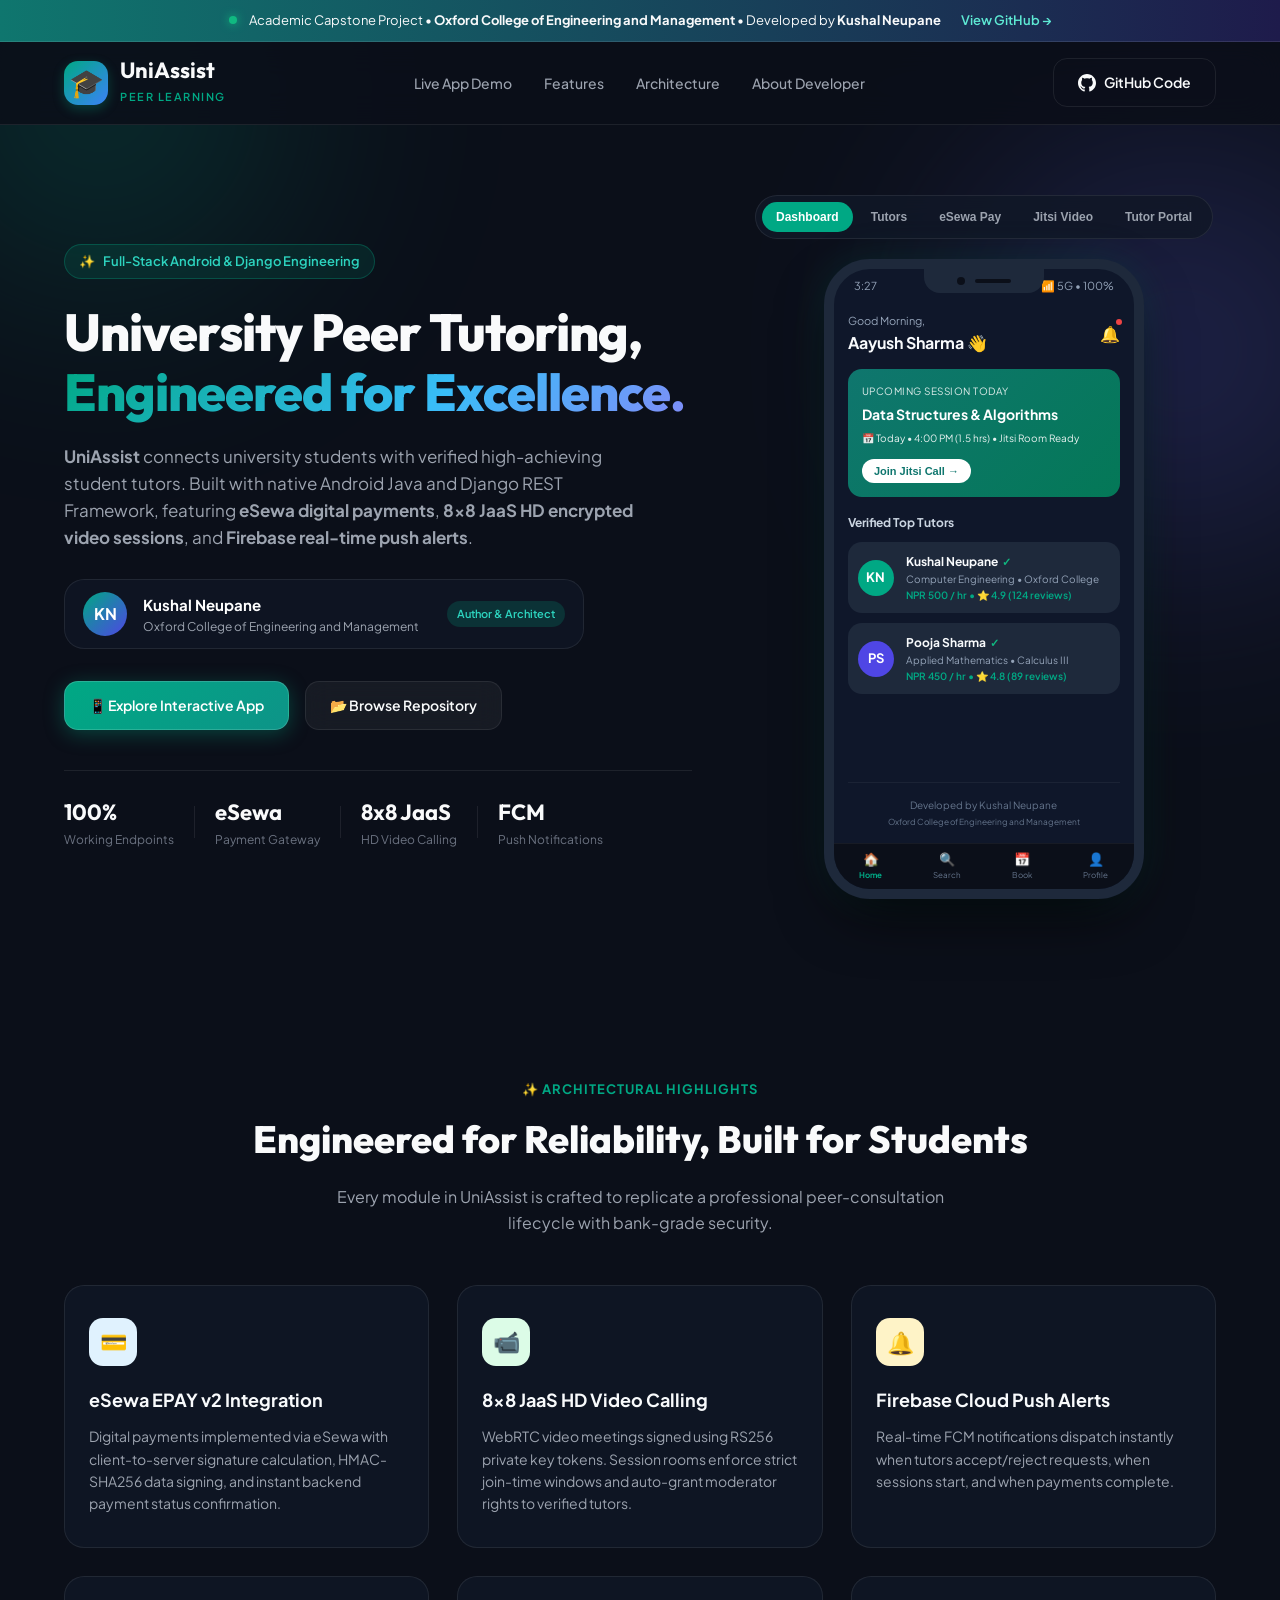
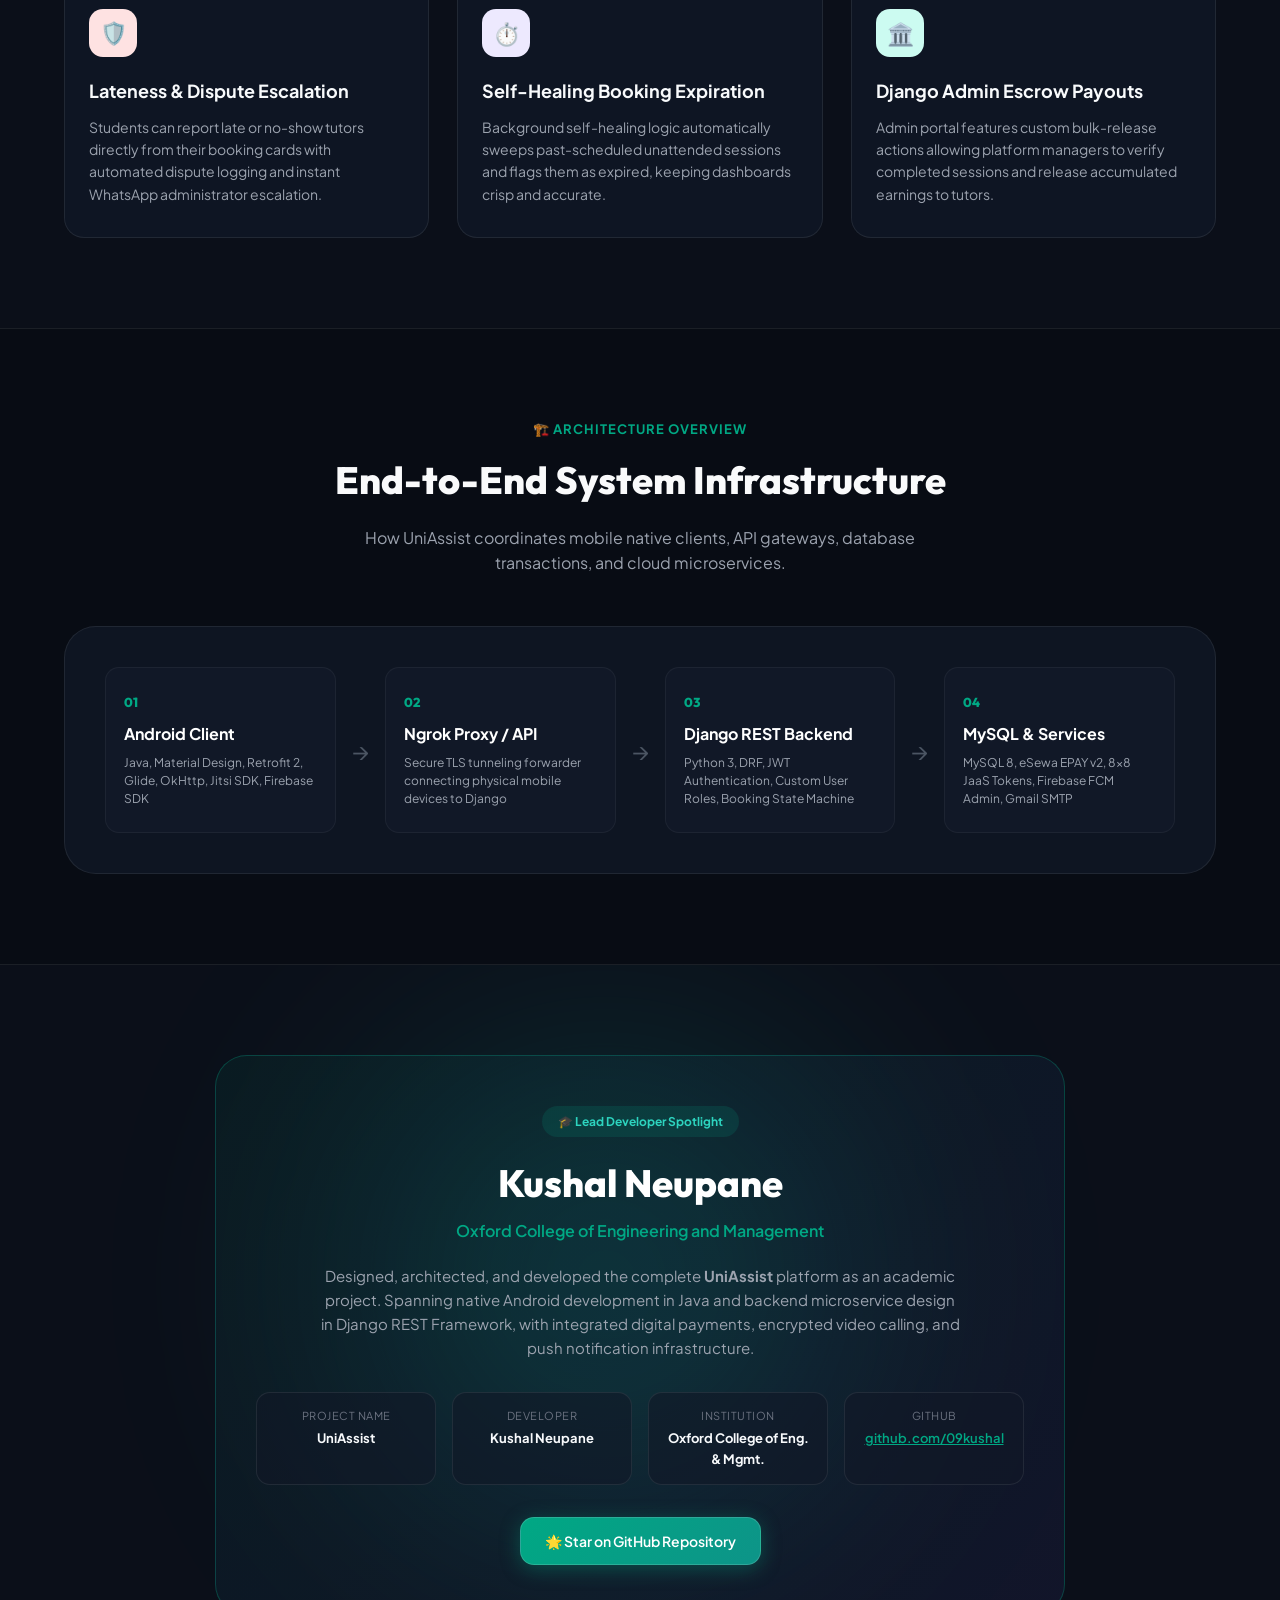
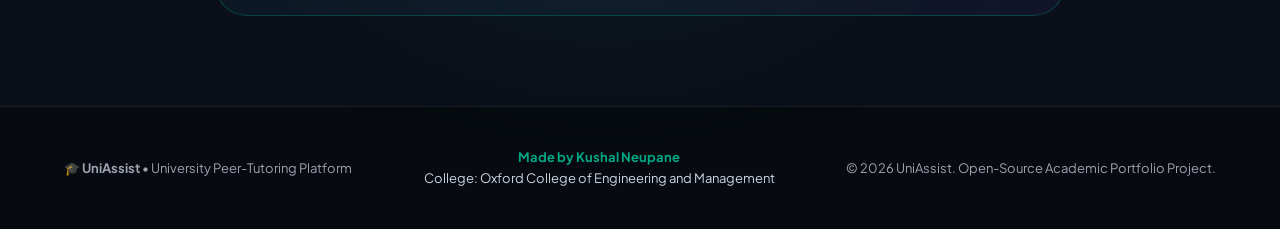
==== index.html @ cc8ade43 "Deploy interactive UniAssist web showcase and simulator to GitHub Pages" ====
<!DOCTYPE html>
<html lang="en">
<head>
    <meta charset="UTF-8">
    <meta name="viewport" content="width=device-width, initial-scale=1.0">
    <title>UniAssist 🎓 | University Peer-Tutoring Platform by Kushal Neupane</title>
    <meta name="description" content="UniAssist is an on-demand peer-tutoring platform with eSewa payments, 8x8 JaaS encrypted video calls, and Firebase push notifications. Developed by Kushal Neupane, Oxford College of Engineering and Management.">
    <link rel="preconnect" href="https://fonts.googleapis.com">
    <link rel="preconnect" href="https://fonts.gstatic.com" crossorigin>
    <link href="https://fonts.googleapis.com/css2?family=Outfit:wght@300;400;500;600;700;800&family=Plus+Jakarta+Sans:wght@400;500;600;700&display=swap" rel="stylesheet">
    <link rel="stylesheet" href="style.css">
</head>
<body>

    <!-- BACKGROUND GLOW EFFECTS -->
    <div class="glow-orb glow-top-left"></div>
    <div class="glow-orb glow-top-right"></div>
    <div class="glow-orb glow-bottom-center"></div>

    <!-- TOP ANNOUNCEMENT BAR -->
    <div class="top-banner">
        <div class="container banner-content">
            <span class="pulse-dot"></span>
            <span>Academic Capstone Project &bull; <strong>Oxford College of Engineering and Management</strong> &bull; Developed by <strong>Kushal Neupane</strong></span>
            <a href="https://github.com/09kushal/UniAssist" target="_blank" class="banner-link">View GitHub &rarr;</a>
        </div>
    </div>

    <!-- NAVBAR -->
    <nav class="navbar">
        <div class="container nav-container">
            <div class="logo">
                <div class="logo-icon">🎓</div>
                <div class="logo-text">
                    <span class="brand-name">UniAssist</span>
                    <span class="brand-tag">Peer Learning</span>
                </div>
            </div>
            <ul class="nav-links">
                <li><a href="#simulator">Live App Demo</a></li>
                <li><a href="#features">Features</a></li>
                <li><a href="#architecture">Architecture</a></li>
                <li><a href="#about">About Developer</a></li>
            </ul>
            <div class="nav-actions">
                <a href="https://github.com/09kushal/UniAssist" target="_blank" class="btn btn-outline">
                    <svg width="18" height="18" viewBox="0 0 24 24" fill="currentColor"><path d="M12 0c-6.626 0-12 5.373-12 12 0 5.302 3.438 9.8 8.207 11.387.599.111.793-.261.793-.577v-2.234c-3.338.726-4.033-1.416-4.033-1.416-.546-1.387-1.333-1.756-1.333-1.756-1.089-.745.083-.729.083-.729 1.205.084 1.839 1.237 1.839 1.237 1.07 1.834 2.807 1.304 3.492.997.107-.775.418-1.305.762-1.604-2.665-.305-5.467-1.334-5.467-5.931 0-1.311.469-2.381 1.236-3.221-.124-.303-.535-1.524.117-3.176 0 0 1.008-.322 3.301 1.23.957-.266 1.983-.399 3.003-.404 1.02.005 2.047.138 3.006.404 2.291-1.552 3.297-1.23 3.297-1.23.653 1.653.242 2.874.118 3.176.77.84 1.235 1.911 1.235 3.221 0 4.609-2.807 5.624-5.479 5.921.43.372.823 1.102.823 2.222v3.293c0 .319.192.694.801.576 4.765-1.589 8.199-6.086 8.199-11.386 0-6.627-5.373-12-12-12z"/></svg>
                    GitHub Code
                </a>
            </div>
        </div>
    </nav>

    <!-- HERO SECTION -->
    <header class="hero">
        <div class="container hero-grid">
            <div class="hero-content">
                <div class="badge-tag">
                    <span class="sparkle">✨</span> Full-Stack Android &amp; Django Engineering
                </div>
                <h1 class="hero-title">
                    University Peer Tutoring, <br>
                    <span class="gradient-text">Engineered for Excellence.</span>
                </h1>
                <p class="hero-description">
                    <strong>UniAssist</strong> connects university students with verified high-achieving student tutors. Built with native Android Java and Django REST Framework, featuring <strong>eSewa digital payments</strong>, <strong>8x8 JaaS HD encrypted video sessions</strong>, and <strong>Firebase real-time push alerts</strong>.
                </p>

                <!-- DEVELOPER HIGHLIGHT PILL -->
                <div class="creator-card">
                    <div class="creator-avatar">KN</div>
                    <div class="creator-info">
                        <span class="creator-name">Kushal Neupane</span>
                        <span class="creator-inst">Oxford College of Engineering and Management</span>
                    </div>
                    <span class="creator-tag">Author &amp; Architect</span>
                </div>

                <div class="hero-buttons">
                    <a href="#simulator" class="btn btn-primary">
                        <span>📱 Explore Interactive App</span>
                    </a>
                    <a href="https://github.com/09kushal/UniAssist" target="_blank" class="btn btn-glass">
                        <span>📂 Browse Repository</span>
                    </a>
                </div>

                <div class="hero-stats">
                    <div class="stat-item">
                        <span class="stat-num">100%</span>
                        <span class="stat-lbl">Working Endpoints</span>
                    </div>
                    <div class="stat-sep"></div>
                    <div class="stat-item">
                        <span class="stat-num">eSewa</span>
                        <span class="stat-lbl">Payment Gateway</span>
                    </div>
                    <div class="stat-sep"></div>
                    <div class="stat-item">
                        <span class="stat-num">8x8 JaaS</span>
                        <span class="stat-lbl">HD Video Calling</span>
                    </div>
                    <div class="stat-sep"></div>
                    <div class="stat-item">
                        <span class="stat-num">FCM</span>
                        <span class="stat-lbl">Push Notifications</span>
                    </div>
                </div>
            </div>

            <!-- HERO PREVIEW INTERACTIVE PHONE -->
            <div class="hero-phone-wrapper" id="simulator">
                <div class="phone-tabs-bar">
                    <button class="tab-btn active" onclick="switchScreen('dashboard')">Dashboard</button>
                    <button class="tab-btn" onclick="switchScreen('tutors')">Tutors</button>
                    <button class="tab-btn" onclick="switchScreen('payment')">eSewa Pay</button>
                    <button class="tab-btn" onclick="switchScreen('video')">Jitsi Video</button>
                    <button class="tab-btn" onclick="switchScreen('tutor-dash')">Tutor Portal</button>
                </div>

                <!-- PHONE DEVICE MOCKUP -->
                <div class="device-phone">
                    <div class="phone-notch">
                        <div class="camera-lens"></div>
                        <div class="speaker-grill"></div>
                    </div>
                    <div class="phone-status-bar">
                        <span class="status-time">9:41</span>
                        <span class="status-icons">📶 5G &bull; 100%</span>
                    </div>

                    <!-- SCREEN 1: STUDENT DASHBOARD -->
                    <div class="screen-view active" id="screen-dashboard">
                        <div class="screen-header">
                            <div>
                                <div class="greeting-sub">Good Morning,</div>
                                <div class="student-title">Aayush Sharma 👋</div>
                            </div>
                            <div class="notif-badge">🔔 <span class="badge-dot"></span></div>
                        </div>

                        <div class="quick-balance-card">
                            <div class="balance-label">Upcoming Session Today</div>
                            <div class="balance-amount">Data Structures &amp; Algorithms</div>
                            <div class="session-meta">📅 Today &bull; 4:00 PM (1.5 hrs) &bull; Jitsi Room Ready</div>
                            <button class="action-pill-btn" onclick="switchScreen('video')">Join Jitsi Call &rarr;</button>
                        </div>

                        <div class="section-title">Verified Top Tutors</div>
                        <div class="tutor-card-mini">
                            <div class="tutor-avatar-circle">KN</div>
                            <div class="tutor-details">
                                <div class="tutor-name-verified">Kushal Neupane <span class="check-badge">✓</span></div>
                                <div class="tutor-subject">Computer Engineering &bull; Oxford College</div>
                                <div class="tutor-rate">NPR 500 / hr &bull; ⭐ 4.9 (124 reviews)</div>
                            </div>
                        </div>

                        <div class="tutor-card-mini">
                            <div class="tutor-avatar-circle" style="background:#4F46E5;">PS</div>
                            <div class="tutor-details">
                                <div class="tutor-name-verified">Pooja Sharma <span class="check-badge">✓</span></div>
                                <div class="tutor-subject">Applied Mathematics &bull; Calculus III</div>
                                <div class="tutor-rate">NPR 450 / hr &bull; ⭐ 4.8 (89 reviews)</div>
                            </div>
                        </div>

                        <div class="app-credit-footer">
                            Developed by Kushal Neupane<br>
                            <small>Oxford College of Engineering and Management</small>
                        </div>
                    </div>

                    <!-- SCREEN 2: TUTOR DISCOVERY -->
                    <div class="screen-view" id="screen-tutors">
                        <div class="screen-header">
                            <div class="student-title">Find a Peer Tutor 🔍</div>
                            <div class="filter-icon">⚙️</div>
                        </div>

                        <div class="search-input-sim">
                            <span>🔍</span> Search subjects: Python, DBMS, OS...
                        </div>

                        <div class="chip-scroll">
                            <span class="filter-chip active">All</span>
                            <span class="filter-chip">Algorithms</span>
                            <span class="filter-chip">Database</span>
                            <span class="filter-chip">Networks</span>
                        </div>

                        <div class="tutor-listing-card">
                            <div class="tutor-top-row">
                                <div class="tutor-avatar-circle">KN</div>
                                <div>
                                    <div class="tutor-name-verified">Kushal Neupane <span class="check-badge">✓</span></div>
                                    <div class="tutor-sub-text">B.E. Computer &bull; Oxford College</div>
                                </div>
                                <div class="price-tag">NPR 500/hr</div>
                            </div>
                            <div class="chip-row">
                                <span class="mini-tag">Java</span>
                                <span class="mini-tag">Python</span>
                                <span class="mini-tag">Django</span>
                            </div>
                            <button class="btn-book-full" onclick="switchScreen('payment')">Book Consultation &rarr;</button>
                        </div>

                        <div class="app-credit-footer">
                            Developed by Kushal Neupane<br>
                            <small>Oxford College of Engineering and Management</small>
                        </div>
                    </div>

                    <!-- SCREEN 3: ESEWA PAYMENT -->
                    <div class="screen-view" id="screen-payment">
                        <div class="screen-header">
                            <div class="student-title">Session Checkout 💳</div>
                        </div>

                        <div class="checkout-box">
                            <div class="checkout-row">
                                <span>Subject</span>
                                <strong>System Architecture &amp; OOP</strong>
                            </div>
                            <div class="checkout-row">
                                <span>Tutor</span>
                                <strong>Kushal Neupane</strong>
                            </div>
                            <div class="checkout-row">
                                <span>Scheduled Time</span>
                                <strong>Tomorrow, 5:00 PM (1 hr)</strong>
                            </div>
                            <div class="checkout-divider"></div>
                            <div class="checkout-row total-row">
                                <span>Total Amount (NPR)</span>
                                <span class="price-highlight">NPR 500.00</span>
                            </div>
                        </div>

                        <div class="esewa-payment-banner">
                            <div class="esewa-logo-badge">eSewa</div>
                            <div>
                                <div class="esewa-title">eSewa EPAY v2 Secure Gateway</div>
                                <div class="esewa-sub">HMAC-SHA256 Encrypted Signature</div>
                            </div>
                        </div>

                        <button class="btn-esewa-pay" onclick="simulatePaymentSuccess()">
                            <span>Pay with eSewa (NPR 500)</span>
                        </button>
                        <div id="payment-status-message" class="status-alert" style="display:none;"></div>

                        <div class="app-credit-footer">
                            Developed by Kushal Neupane<br>
                            <small>Oxford College of Engineering and Management</small>
                        </div>
                    </div>

                    <!-- SCREEN 4: JITSI VIDEO MEETING -->
                    <div class="screen-view" id="screen-video">
                        <div class="video-container-sim">
                            <div class="video-participant tutor-cam">
                                <div class="participant-name">👨‍🏫 Kushal Neupane (Tutor)</div>
                                <div class="jaas-badge">🔒 8x8 JaaS Encrypted (RS256)</div>
                            </div>
                            <div class="video-participant self-cam">
                                <div class="participant-name">You (Student)</div>
                            </div>
                        </div>

                        <div class="video-controls-bar">
                            <button class="v-btn mic-btn">🎤</button>
                            <button class="v-btn cam-btn">📹</button>
                            <button class="v-btn chat-btn">💬</button>
                            <button class="v-btn end-btn" onclick="switchScreen('dashboard')">📞</button>
                        </div>
                        <div class="video-meta-tag">Room: uniassist-session-8249 &bull; Live HD</div>

                        <div class="app-credit-footer" style="margin-top:12px;">
                            Developed by Kushal Neupane<br>
                            <small>Oxford College of Engineering and Management</small>
                        </div>
                    </div>

                    <!-- SCREEN 5: TUTOR DASHBOARD -->
                    <div class="screen-view" id="screen-tutor-dash">
                        <div class="screen-header">
                            <div>
                                <div class="greeting-sub">Tutor Portal</div>
                                <div class="student-title">Kushal Neupane 🎓</div>
                            </div>
                            <span class="status-verified-badge">VERIFIED TUTOR</span>
                        </div>

                        <div class="earnings-card">
                            <div class="earnings-label">Total Completed Earnings</div>
                            <div class="earnings-amount">NPR 14,500.00</div>
                            <div class="earnings-sub">29 Sessions Completed &bull; 4.9 Rating</div>
                            <button class="action-pill-btn" style="background:#059669;">Request Payout &rarr;</button>
                        </div>

                        <div class="section-title">Pending Booking Requests</div>
                        <div class="request-card-mini">
                            <div class="req-title">Bikash Shrestha &bull; Calculus II</div>
                            <div class="req-time">📅 Sep 15, 6:00 PM (1.5 hrs) &bull; NPR 750</div>
                            <div class="btn-group-mini">
                                <button class="btn-accept">Accept</button>
                                <button class="btn-reject">Decline</button>
                            </div>
                        </div>

                        <div class="app-credit-footer">
                            Developed by Kushal Neupane<br>
                            <small>Oxford College of Engineering and Management</small>
                        </div>
                    </div>

                    <!-- PHONE BOTTOM NAVIGATION -->
                    <div class="phone-bottom-nav">
                        <span class="nav-item-icon active" onclick="switchScreen('dashboard')">🏠<br><small>Home</small></span>
                        <span class="nav-item-icon" onclick="switchScreen('tutors')">🔍<br><small>Search</small></span>
                        <span class="nav-item-icon" onclick="switchScreen('payment')">📅<br><small>Book</small></span>
                        <span class="nav-item-icon" onclick="switchScreen('tutor-dash')">👤<br><small>Profile</small></span>
                    </div>
                </div>
            </div>
        </div>
    </header>

    <!-- CORE FEATURES SECTION -->
    <section class="section" id="features">
        <div class="container">
            <div class="section-badge">✨ Architectural Highlights</div>
            <h2 class="section-heading">Engineered for Reliability, Built for Students</h2>
            <p class="section-subtext">Every module in UniAssist is crafted to replicate a professional peer-consultation lifecycle with bank-grade security.</p>

            <div class="features-grid">
                <div class="feature-card">
                    <div class="feature-icon" style="background:#E0F2FE; color:#0284C7;">💳</div>
                    <h3>eSewa EPAY v2 Integration</h3>
                    <p>Digital payments implemented via eSewa with client-to-server signature calculation, HMAC-SHA256 data signing, and instant backend payment status confirmation.</p>
                </div>

                <div class="feature-card">
                    <div class="feature-icon" style="background:#DCFCE7; color:#16A34A;">📹</div>
                    <h3>8x8 JaaS HD Video Calling</h3>
                    <p>WebRTC video meetings signed using RS256 private key tokens. Session rooms enforce strict join-time windows and auto-grant moderator rights to verified tutors.</p>
                </div>

                <div class="feature-card">
                    <div class="feature-icon" style="background:#FEF3C7; color:#D97706;">🔔</div>
                    <h3>Firebase Cloud Push Alerts</h3>
                    <p>Real-time FCM notifications dispatch instantly when tutors accept/reject requests, when sessions start, and when payments complete.</p>
                </div>

                <div class="feature-card">
                    <div class="feature-icon" style="background:#FEE2E2; color:#DC2626;">🛡️</div>
                    <h3>Lateness &amp; Dispute Escalation</h3>
                    <p>Students can report late or no-show tutors directly from their booking cards with automated dispute logging and instant WhatsApp administrator escalation.</p>
                </div>

                <div class="feature-card">
                    <div class="feature-icon" style="background:#EDE9FE; color:#7C3AED;">⏱️</div>
                    <h3>Self-Healing Booking Expiration</h3>
                    <p>Background self-healing logic automatically sweeps past-scheduled unattended sessions and flags them as expired, keeping dashboards crisp and accurate.</p>
                </div>

                <div class="feature-card">
                    <div class="feature-icon" style="background:#CCFBF1; color:#0D9488;">🏛️</div>
                    <h3>Django Admin Escrow Payouts</h3>
                    <p>Admin portal features custom bulk-release actions allowing platform managers to verify completed sessions and release accumulated earnings to tutors.</p>
                </div>
            </div>
        </div>
    </section>

    <!-- SYSTEM ARCHITECTURE DIAGRAM -->
    <section class="section section-dark" id="architecture">
        <div class="container">
            <div class="section-badge">🏗️ Architecture Overview</div>
            <h2 class="section-heading">End-to-End System Infrastructure</h2>
            <p class="section-subtext">How UniAssist coordinates mobile native clients, API gateways, database transactions, and cloud microservices.</p>

            <div class="arch-box">
                <div class="arch-flow-grid">
                    <div class="arch-card">
                        <div class="arch-num">01</div>
                        <h4>Android Client</h4>
                        <p>Java, Material Design, Retrofit 2, Glide, OkHttp, Jitsi SDK, Firebase SDK</p>
                    </div>
                    <div class="arch-arrow">&rarr;</div>
                    <div class="arch-card">
                        <div class="arch-num">02</div>
                        <h4>Ngrok Proxy / API</h4>
                        <p>Secure TLS tunneling forwarder connecting physical mobile devices to Django</p>
                    </div>
                    <div class="arch-arrow">&rarr;</div>
                    <div class="arch-card">
                        <div class="arch-num">03</div>
                        <h4>Django REST Backend</h4>
                        <p>Python 3, DRF, JWT Authentication, Custom User Roles, Booking State Machine</p>
                    </div>
                    <div class="arch-arrow">&rarr;</div>
                    <div class="arch-card">
                        <div class="arch-num">04</div>
                        <h4>MySQL &amp; Services</h4>
                        <p>MySQL 8, eSewa EPAY v2, 8x8 JaaS Tokens, Firebase FCM Admin, Gmail SMTP</p>
                    </div>
                </div>
            </div>
        </div>
    </section>

    <!-- ABOUT DEVELOPER / CREDITS CARD -->
    <section class="section" id="about">
        <div class="container">
            <div class="developer-spotlight">
                <div class="dev-badge">🎓 Lead Developer Spotlight</div>
                <h2 class="dev-name">Kushal Neupane</h2>
                <div class="dev-institution">Oxford College of Engineering and Management</div>
                <p class="dev-bio">
                    Designed, architected, and developed the complete <strong>UniAssist</strong> platform as an academic project. Spanning native Android development in Java and backend microservice design in Django REST Framework, with integrated digital payments, encrypted video calling, and push notification infrastructure.
                </p>

                <div class="dev-meta-grid">
                    <div class="dev-meta-card">
                        <span class="meta-title">Project Name</span>
                        <span class="meta-val">UniAssist</span>
                    </div>
                    <div class="dev-meta-card">
                        <span class="meta-title">Developer</span>
                        <span class="meta-val">Kushal Neupane</span>
                    </div>
                    <div class="dev-meta-card">
                        <span class="meta-title">Institution</span>
                        <span class="meta-val">Oxford College of Eng. &amp; Mgmt.</span>
                    </div>
                    <div class="dev-meta-card">
                        <span class="meta-title">GitHub</span>
                        <span class="meta-val"><a href="https://github.com/09kushal/UniAssist" target="_blank" style="color:#00A884; font-weight:600;">github.com/09kushal</a></span>
                    </div>
                </div>

                <div style="margin-top: 32px;">
                    <a href="https://github.com/09kushal/UniAssist" target="_blank" class="btn btn-primary">
                        <span>🌟 Star on GitHub Repository</span>
                    </a>
                </div>
            </div>
        </div>
    </section>

    <!-- FOOTER -->
    <footer class="footer">
        <div class="container footer-content">
            <div class="footer-logo">
                🎓 <strong>UniAssist</strong> &bull; University Peer-Tutoring Platform
            </div>
            <div class="footer-credit">
                <strong>Made by Kushal Neupane</strong><br>
                <span>College: Oxford College of Engineering and Management</span>
            </div>
            <div class="footer-copy">
                &copy; 2026 UniAssist. Open-Source Academic Portfolio Project.
            </div>
        </div>
    </footer>

    <script src="app.js"></script>
</body>
</html>
---- style.css ----
/* ==========================================================================
   UniAssist Showcase - Crafted for Kushal Neupane
   Oxford College of Engineering and Management
   ========================================================================== */

:root {
    --bg-main: #0B0F19;
    --bg-secondary: #111827;
    --bg-card: rgba(17, 24, 39, 0.75);
    --border-color: rgba(255, 255, 255, 0.08);
    --border-hover: rgba(0, 168, 132, 0.35);
    
    --primary: #00A884;
    --primary-light: #14B8A6;
    --primary-dark: #0F766E;
    
    --text-main: #F9FAFB;
    --text-muted: #9CA3AF;
    --text-dim: #6B7280;
    
    --accent-purple: #8B5CF6;
    --accent-blue: #3B82F6;
    
    --radius-sm: 8px;
    --radius-md: 14px;
    --radius-lg: 20px;
    --radius-xl: 32px;
}

* {
    margin: 0;
    padding: 0;
    box-sizing: border-box;
}

body {
    font-family: 'Plus Jakarta Sans', -apple-system, BlinkMacSystemFont, sans-serif;
    background-color: var(--bg-main);
    color: var(--text-main);
    line-height: 1.6;
    overflow-x: hidden;
    position: relative;
}

.container {
    width: 100%;
    max-width: 1200px;
    margin: 0 auto;
    padding: 0 24px;
}

/* ================= BACKGROUND GLOWS ================= */
.glow-orb {
    position: absolute;
    border-radius: 50%;
    filter: blur(120px);
    pointer-events: none;
    z-index: 0;
    opacity: 0.35;
}

.glow-top-left {
    width: 500px;
    height: 500px;
    background: radial-gradient(circle, #00A884 0%, transparent 70%);
    top: -150px;
    left: -150px;
}

.glow-top-right {
    width: 600px;
    height: 600px;
    background: radial-gradient(circle, #6366F1 0%, transparent 70%);
    top: 50px;
    right: -200px;
}

.glow-bottom-center {
    width: 700px;
    height: 700px;
    background: radial-gradient(circle, #0D9488 0%, transparent 70%);
    bottom: 200px;
    left: 20%;
}

/* ================= TOP BANNER ================= */
.top-banner {
    background: linear-gradient(90deg, #0F766E, #1E1B4B);
    padding: 10px 0;
    font-size: 13px;
    border-bottom: 1px solid rgba(255, 255, 255, 0.1);
    position: relative;
    z-index: 50;
}

.banner-content {
    display: flex;
    align-items: center;
    justify-content: center;
    gap: 12px;
    text-align: center;
}

.pulse-dot {
    width: 8px;
    height: 8px;
    background-color: #10B981;
    border-radius: 50%;
    box-shadow: 0 0 10px #10B981;
    animation: pulse 2s infinite;
}

@keyframes pulse {
    0%, 100% { opacity: 1; transform: scale(1); }
    50% { opacity: 0.4; transform: scale(1.3); }
}

.banner-link {
    color: #5EEAD4;
    text-decoration: none;
    font-weight: 600;
    margin-left: 8px;
}

.banner-link:hover {
    text-decoration: underline;
}

/* ================= NAVBAR ================= */
.navbar {
    position: sticky;
    top: 0;
    background: rgba(11, 15, 25, 0.85);
    backdrop-filter: blur(16px);
    border-bottom: 1px solid var(--border-color);
    padding: 16px 0;
    z-index: 100;
}

.nav-container {
    display: flex;
    align-items: center;
    justify-content: space-between;
}

.logo {
    display: flex;
    align-items: center;
    gap: 12px;
}

.logo-icon {
    font-size: 28px;
    background: linear-gradient(135deg, #00A884, #3B82F6);
    width: 44px;
    height: 44px;
    display: flex;
    align-items: center;
    justify-content: center;
    border-radius: var(--radius-md);
    box-shadow: 0 4px 12px rgba(0, 168, 132, 0.3);
}

.brand-name {
    font-family: 'Outfit', sans-serif;
    font-size: 22px;
    font-weight: 700;
    display: block;
    line-height: 1.1;
    color: var(--text-main);
}

.brand-tag {
    font-size: 11px;
    text-transform: uppercase;
    letter-spacing: 1.5px;
    color: var(--primary);
    font-weight: 600;
}

.nav-links {
    display: flex;
    list-style: none;
    gap: 32px;
}

.nav-links a {
    color: var(--text-muted);
    text-decoration: none;
    font-size: 14px;
    font-weight: 500;
    transition: color 0.2s ease;
}

.nav-links a:hover {
    color: var(--primary);
}

/* ================= BUTTONS ================= */
.btn {
    display: inline-flex;
    align-items: center;
    gap: 8px;
    padding: 12px 24px;
    border-radius: var(--radius-md);
    font-size: 14px;
    font-weight: 600;
    text-decoration: none;
    cursor: pointer;
    transition: all 0.25s cubic-bezier(0.4, 0, 0.2, 1);
}

.btn-primary {
    background: linear-gradient(135deg, #00A884, #0D9488);
    color: #FFFFFF;
    box-shadow: 0 4px 20px rgba(0, 168, 132, 0.35);
    border: 1px solid rgba(255, 255, 255, 0.15);
}

.btn-primary:hover {
    transform: translateY(-2px);
    box-shadow: 0 8px 25px rgba(0, 168, 132, 0.45);
}

.btn-outline {
    background: transparent;
    color: var(--text-main);
    border: 1px solid var(--border-color);
}

.btn-outline:hover {
    background: rgba(255, 255, 255, 0.05);
    border-color: var(--primary);
    color: var(--primary);
}

.btn-glass {
    background: rgba(255, 255, 255, 0.05);
    backdrop-filter: blur(12px);
    border: 1px solid var(--border-color);
    color: var(--text-main);
}

.btn-glass:hover {
    background: rgba(255, 255, 255, 0.1);
    transform: translateY(-2px);
}

/* ================= HERO SECTION ================= */
.hero {
    padding: 70px 0 90px;
    position: relative;
    z-index: 10;
}

.hero-grid {
    display: grid;
    grid-template-columns: 1.15fr 0.85fr;
    gap: 60px;
    align-items: center;
}

.badge-tag {
    display: inline-flex;
    align-items: center;
    gap: 8px;
    background: rgba(0, 168, 132, 0.12);
    border: 1px solid rgba(0, 168, 132, 0.3);
    color: #2DD4BF;
    padding: 6px 14px;
    border-radius: 999px;
    font-size: 13px;
    font-weight: 600;
    margin-bottom: 24px;
}

.hero-title {
    font-family: 'Outfit', sans-serif;
    font-size: 52px;
    line-height: 1.15;
    font-weight: 800;
    margin-bottom: 20px;
    letter-spacing: -1px;
}

.gradient-text {
    background: linear-gradient(135deg, #00A884 0%, #38BDF8 60%, #818CF8 100%);
    -webkit-background-clip: text;
    -webkit-text-fill-color: transparent;
}

.hero-description {
    font-size: 17px;
    color: var(--text-muted);
    margin-bottom: 28px;
    max-width: 580px;
}

/* CREATOR CARD IN HERO */
.creator-card {
    display: flex;
    align-items: center;
    gap: 16px;
    background: rgba(17, 24, 39, 0.7);
    backdrop-filter: blur(12px);
    border: 1px solid var(--border-color);
    padding: 12px 18px;
    border-radius: var(--radius-lg);
    margin-bottom: 32px;
    width: fit-content;
}

.creator-avatar {
    width: 44px;
    height: 44px;
    border-radius: 50%;
    background: linear-gradient(135deg, #00A884, #4F46E5);
    display: flex;
    align-items: center;
    justify-content: center;
    font-weight: 700;
    font-size: 16px;
    color: #FFFFFF;
}

.creator-info {
    display: flex;
    flex-direction: column;
}

.creator-name {
    font-weight: 700;
    font-size: 15px;
    color: #FFFFFF;
}

.creator-inst {
    font-size: 12px;
    color: var(--text-muted);
}

.creator-tag {
    background: rgba(0, 168, 132, 0.2);
    color: #2DD4BF;
    font-size: 11px;
    padding: 4px 10px;
    border-radius: 999px;
    font-weight: 600;
    margin-left: 12px;
}

.hero-buttons {
    display: flex;
    gap: 16px;
    margin-bottom: 40px;
}

.hero-stats {
    display: flex;
    align-items: center;
    gap: 20px;
    padding-top: 24px;
    border-top: 1px solid var(--border-color);
}

.stat-item {
    display: flex;
    flex-direction: column;
}

.stat-num {
    font-family: 'Outfit', sans-serif;
    font-size: 22px;
    font-weight: 700;
    color: var(--text-main);
}

.stat-lbl {
    font-size: 12px;
    color: var(--text-dim);
}

.stat-sep {
    width: 1px;
    height: 32px;
    background-color: var(--border-color);
}

/* ================= INTERACTIVE PHONE SIMULATOR ================= */
.hero-phone-wrapper {
    display: flex;
    flex-direction: column;
    align-items: center;
}

.phone-tabs-bar {
    display: flex;
    background: rgba(17, 24, 39, 0.85);
    backdrop-filter: blur(12px);
    border: 1px solid var(--border-color);
    padding: 6px;
    border-radius: 999px;
    margin-bottom: 20px;
    gap: 4px;
    overflow-x: auto;
    max-width: 100%;
}

.tab-btn {
    background: transparent;
    border: none;
    color: var(--text-muted);
    font-size: 12px;
    font-weight: 600;
    padding: 8px 14px;
    border-radius: 999px;
    cursor: pointer;
    transition: all 0.2s;
    white-space: nowrap;
}

.tab-btn.active, .tab-btn:hover {
    background: var(--primary);
    color: #FFFFFF;
}

/* PHONE CASING */
.device-phone {
    width: 320px;
    height: 640px;
    background: #0F172A;
    border: 10px solid #1E293B;
    border-radius: 46px;
    box-shadow: 0 25px 60px -15px rgba(0, 0, 0, 0.8), 0 0 40px rgba(0, 168, 132, 0.15);
    position: relative;
    overflow: hidden;
    display: flex;
    flex-direction: column;
}

.phone-notch {
    position: absolute;
    top: 0;
    left: 50%;
    transform: translateX(-50%);
    width: 120px;
    height: 24px;
    background: #1E293B;
    border-bottom-left-radius: 16px;
    border-bottom-right-radius: 16px;
    z-index: 50;
    display: flex;
    align-items: center;
    justify-content: center;
    gap: 10px;
}

.camera-lens {
    width: 8px;
    height: 8px;
    background: #0B0F19;
    border-radius: 50%;
}

.speaker-grill {
    width: 36px;
    height: 4px;
    background: #0B0F19;
    border-radius: 999px;
}

.phone-status-bar {
    display: flex;
    justify-content: space-between;
    padding: 8px 20px 4px;
    font-size: 11px;
    color: #94A3B8;
    z-index: 40;
}

/* SCREEN VIEWS */
.screen-view {
    display: none;
    flex: 1;
    padding: 14px;
    overflow-y: auto;
    animation: fadeIn 0.25s ease-in-out;
}

.screen-view.active {
    display: flex;
    flex-direction: column;
}

@keyframes fadeIn {
    from { opacity: 0; transform: translateY(6px); }
    to { opacity: 1; transform: translateY(0); }
}

.screen-header {
    display: flex;
    justify-content: space-between;
    align-items: center;
    margin-bottom: 14px;
}

.greeting-sub {
    font-size: 11px;
    color: #94A3B8;
}

.student-title {
    font-size: 16px;
    font-weight: 700;
    color: #F8FAFC;
}

.notif-badge {
    position: relative;
    font-size: 16px;
    cursor: pointer;
}

.badge-dot {
    position: absolute;
    top: -2px;
    right: -2px;
    width: 6px;
    height: 6px;
    background: #EF4444;
    border-radius: 50%;
}

/* SCREEN 1: DASHBOARD ELEMENTS */
.quick-balance-card {
    background: linear-gradient(135deg, #0F766E, #047857);
    padding: 14px;
    border-radius: var(--radius-md);
    color: #FFFFFF;
    margin-bottom: 16px;
}

.balance-label {
    font-size: 10px;
    text-transform: uppercase;
    letter-spacing: 0.5px;
    opacity: 0.85;
}

.balance-amount {
    font-size: 14px;
    font-weight: 700;
    margin: 4px 0;
}

.session-meta {
    font-size: 10px;
    opacity: 0.9;
    margin-bottom: 10px;
}

.action-pill-btn {
    background: #FFFFFF;
    color: #0F766E;
    border: none;
    padding: 6px 12px;
    border-radius: 999px;
    font-size: 11px;
    font-weight: 700;
    cursor: pointer;
    width: fit-content;
}

.section-title {
    font-size: 12px;
    font-weight: 700;
    color: #CBD5E1;
    margin-bottom: 10px;
}

.tutor-card-mini {
    display: flex;
    align-items: center;
    gap: 12px;
    background: #1E293B;
    padding: 10px;
    border-radius: var(--radius-md);
    margin-bottom: 10px;
}

.tutor-avatar-circle {
    width: 36px;
    height: 36px;
    border-radius: 50%;
    background: #00A884;
    display: flex;
    align-items: center;
    justify-content: center;
    font-size: 13px;
    font-weight: 700;
    color: #FFFFFF;
    flex-shrink: 0;
}

.tutor-details {
    flex: 1;
}

.tutor-name-verified {
    font-size: 12px;
    font-weight: 700;
    color: #F8FAFC;
    display: flex;
    align-items: center;
    gap: 4px;
}

.check-badge {
    color: #10B981;
    font-weight: bold;
    font-size: 11px;
}

.tutor-subject {
    font-size: 10px;
    color: #94A3B8;
}

.tutor-rate {
    font-size: 10px;
    color: #00A884;
    font-weight: 600;
}

.app-credit-footer {
    margin-top: auto;
    padding-top: 14px;
    text-align: center;
    font-size: 10px;
    color: #64748B;
    border-top: 1px solid rgba(255, 255, 255, 0.05);
}

/* SCREEN 2: SEARCH */
.search-input-sim {
    background: #1E293B;
    padding: 8px 12px;
    border-radius: var(--radius-sm);
    font-size: 11px;
    color: #64748B;
    margin-bottom: 12px;
}

.chip-scroll {
    display: flex;
    gap: 6px;
    margin-bottom: 14px;
    overflow-x: auto;
}

.filter-chip {
    background: #1E293B;
    color: #94A3B8;
    padding: 4px 10px;
    border-radius: 999px;
    font-size: 10px;
    font-weight: 600;
    cursor: pointer;
}

.filter-chip.active {
    background: #00A884;
    color: #FFFFFF;
}

.tutor-listing-card {
    background: #1E293B;
    padding: 12px;
    border-radius: var(--radius-md);
}

.tutor-top-row {
    display: flex;
    align-items: center;
    gap: 10px;
    margin-bottom: 8px;
}

.tutor-sub-text {
    font-size: 10px;
    color: #94A3B8;
}

.price-tag {
    margin-left: auto;
    font-size: 11px;
    color: #10B981;
    font-weight: 700;
}

.chip-row {
    display: flex;
    gap: 6px;
    margin-bottom: 10px;
}

.mini-tag {
    background: rgba(0, 168, 132, 0.15);
    color: #2DD4BF;
    font-size: 9px;
    padding: 2px 6px;
    border-radius: 4px;
}

.btn-book-full {
    width: 100%;
    background: #00A884;
    color: #FFFFFF;
    border: none;
    padding: 8px;
    border-radius: var(--radius-sm);
    font-size: 11px;
    font-weight: 700;
    cursor: pointer;
}

/* SCREEN 3: ESEWA PAYMENT */
.checkout-box {
    background: #1E293B;
    padding: 12px;
    border-radius: var(--radius-md);
    margin-bottom: 14px;
}

.checkout-row {
    display: flex;
    justify-content: space-between;
    font-size: 11px;
    margin-bottom: 6px;
    color: #94A3B8;
}

.checkout-row strong {
    color: #F1F5F9;
}

.checkout-divider {
    height: 1px;
    background: rgba(255, 255, 255, 0.08);
    margin: 8px 0;
}

.total-row {
    font-size: 12px;
    font-weight: 700;
    color: #F8FAFC;
    margin-bottom: 0;
}

.price-highlight {
    color: #10B981;
}

.esewa-payment-banner {
    display: flex;
    align-items: center;
    gap: 10px;
    background: #14532D;
    padding: 10px;
    border-radius: var(--radius-md);
    margin-bottom: 14px;
}

.esewa-logo-badge {
    background: #22C55E;
    color: #FFFFFF;
    font-weight: 800;
    font-size: 11px;
    padding: 4px 8px;
    border-radius: 4px;
}

.esewa-title {
    font-size: 11px;
    font-weight: 700;
    color: #F0FDF4;
}

.esewa-sub {
    font-size: 9px;
    color: #BBF7D0;
}

.btn-esewa-pay {
    width: 100%;
    background: #16A34A;
    color: #FFFFFF;
    border: none;
    padding: 10px;
    border-radius: var(--radius-md);
    font-size: 12px;
    font-weight: 700;
    cursor: pointer;
    transition: background 0.2s;
}

.btn-esewa-pay:hover {
    background: #15803D;
}

.status-alert {
    background: #064E3B;
    color: #A7F3D0;
    padding: 8px;
    border-radius: var(--radius-sm);
    font-size: 10px;
    margin-top: 10px;
    text-align: center;
    border: 1px solid #10B981;
}

/* SCREEN 4: VIDEO MEET */
.video-container-sim {
    height: 220px;
    background: #020617;
    border-radius: var(--radius-md);
    position: relative;
    overflow: hidden;
    margin-bottom: 14px;
}

.video-participant {
    position: absolute;
    border-radius: 8px;
    display: flex;
    flex-direction: column;
    justify-content: flex-end;
    padding: 8px;
}

.tutor-cam {
    width: 100%;
    height: 100%;
    background: linear-gradient(180deg, #1E293B 0%, #0F172A 100%);
}

.self-cam {
    width: 70px;
    height: 90px;
    background: #334155;
    bottom: 10px;
    right: 10px;
    border: 2px solid #00A884;
}

.participant-name {
    font-size: 9px;
    color: #F8FAFC;
    font-weight: 600;
}

.jaas-badge {
    font-size: 8px;
    color: #2DD4BF;
    background: rgba(0, 0, 0, 0.4);
    padding: 2px 6px;
    border-radius: 4px;
    width: fit-content;
    margin-top: 2px;
}

.video-controls-bar {
    display: flex;
    justify-content: center;
    gap: 12px;
}

.v-btn {
    width: 36px;
    height: 36px;
    border-radius: 50%;
    border: none;
    background: #334155;
    color: #FFFFFF;
    display: flex;
    align-items: center;
    justify-content: center;
    font-size: 14px;
    cursor: pointer;
}

.end-btn {
    background: #DC2626;
}

.video-meta-tag {
    font-size: 9px;
    color: #64748B;
    text-align: center;
    margin-top: 8px;
}

/* SCREEN 5: TUTOR DASH */
.status-verified-badge {
    background: rgba(16, 185, 129, 0.15);
    color: #34D399;
    font-size: 9px;
    font-weight: 700;
    padding: 3px 8px;
    border-radius: 4px;
}

.earnings-card {
    background: linear-gradient(135deg, #1E293B, #0F172A);
    border: 1px solid rgba(16, 185, 129, 0.3);
    padding: 14px;
    border-radius: var(--radius-md);
    margin-bottom: 14px;
}

.earnings-label {
    font-size: 10px;
    color: #94A3B8;
}

.earnings-amount {
    font-size: 18px;
    font-weight: 800;
    color: #34D399;
    margin: 4px 0;
}

.earnings-sub {
    font-size: 10px;
    color: #64748B;
    margin-bottom: 10px;
}

.request-card-mini {
    background: #1E293B;
    padding: 10px;
    border-radius: var(--radius-md);
}

.req-title {
    font-size: 11px;
    font-weight: 700;
    color: #F8FAFC;
}

.req-time {
    font-size: 9px;
    color: #94A3B8;
    margin: 3px 0 8px;
}

.btn-group-mini {
    display: flex;
    gap: 8px;
}

.btn-accept {
    flex: 1;
    background: #00A884;
    color: #FFFFFF;
    border: none;
    padding: 5px;
    border-radius: 4px;
    font-size: 10px;
    font-weight: 700;
    cursor: pointer;
}

.btn-reject {
    flex: 1;
    background: #334155;
    color: #94A3B8;
    border: none;
    padding: 5px;
    border-radius: 4px;
    font-size: 10px;
    cursor: pointer;
}

/* PHONE BOTTOM NAV */
.phone-bottom-nav {
    display: flex;
    justify-content: space-around;
    background: #0B0F19;
    border-top: 1px solid rgba(255, 255, 255, 0.05);
    padding: 8px 0;
    z-index: 40;
}

.nav-item-icon {
    font-size: 13px;
    color: #64748B;
    text-align: center;
    cursor: pointer;
    line-height: 1.1;
}

.nav-item-icon.active {
    color: #00A884;
    font-weight: 700;
}

.nav-item-icon small {
    font-size: 8px;
}

/* ================= FEATURES SECTION ================= */
.section {
    padding: 90px 0;
    position: relative;
    z-index: 10;
}

.section-dark {
    background: #080C14;
    border-top: 1px solid var(--border-color);
    border-bottom: 1px solid var(--border-color);
}

.section-badge {
    text-align: center;
    color: #00A884;
    font-weight: 700;
    font-size: 13px;
    letter-spacing: 1px;
    text-transform: uppercase;
    margin-bottom: 10px;
}

.section-heading {
    font-family: 'Outfit', sans-serif;
    font-size: 38px;
    font-weight: 800;
    text-align: center;
    margin-bottom: 14px;
}

.section-subtext {
    text-align: center;
    color: var(--text-muted);
    font-size: 16px;
    max-width: 620px;
    margin: 0 auto 50px;
}

.features-grid {
    display: grid;
    grid-template-columns: repeat(3, 1fr);
    gap: 28px;
}

.feature-card {
    background: var(--bg-card);
    backdrop-filter: blur(16px);
    border: 1px solid var(--border-color);
    border-radius: var(--radius-lg);
    padding: 32px 24px;
    transition: all 0.3s cubic-bezier(0.4, 0, 0.2, 1);
}

.feature-card:hover {
    transform: translateY(-6px);
    border-color: var(--border-hover);
    box-shadow: 0 16px 32px rgba(0, 0, 0, 0.4);
}

.feature-icon {
    width: 48px;
    height: 48px;
    border-radius: var(--radius-md);
    display: flex;
    align-items: center;
    justify-content: center;
    font-size: 22px;
    margin-bottom: 20px;
}

.feature-card h3 {
    font-size: 18px;
    font-weight: 700;
    margin-bottom: 10px;
    color: #F8FAFC;
}

.feature-card p {
    font-size: 14px;
    color: var(--text-muted);
    line-height: 1.6;
}

/* ================= ARCHITECTURE SECTION ================= */
.arch-box {
    background: var(--bg-card);
    border: 1px solid var(--border-color);
    border-radius: var(--radius-xl);
    padding: 40px;
    margin-top: 20px;
}

.arch-flow-grid {
    display: flex;
    align-items: center;
    justify-content: space-between;
    gap: 16px;
}

.arch-card {
    flex: 1;
    background: #111827;
    border: 1px solid rgba(255, 255, 255, 0.05);
    border-radius: var(--radius-md);
    padding: 24px 18px;
    position: relative;
}

.arch-num {
    font-family: 'Outfit', sans-serif;
    font-size: 13px;
    color: #00A884;
    font-weight: 800;
    margin-bottom: 8px;
}

.arch-card h4 {
    font-size: 16px;
    font-weight: 700;
    margin-bottom: 8px;
    color: #FFFFFF;
}

.arch-card p {
    font-size: 12px;
    color: var(--text-muted);
    line-height: 1.5;
}

.arch-arrow {
    font-size: 24px;
    color: #4B5563;
}

/* ================= DEVELOPER SPOTLIGHT ================= */
.developer-spotlight {
    background: linear-gradient(135deg, rgba(0, 168, 132, 0.08) 0%, rgba(99, 102, 241, 0.08) 100%);
    border: 1px solid rgba(0, 168, 132, 0.3);
    border-radius: var(--radius-xl);
    padding: 50px 40px;
    text-align: center;
    max-width: 850px;
    margin: 0 auto;
}

.dev-badge {
    display: inline-block;
    background: rgba(0, 168, 132, 0.15);
    color: #2DD4BF;
    font-size: 12px;
    font-weight: 700;
    padding: 6px 16px;
    border-radius: 999px;
    margin-bottom: 16px;
}

.dev-name {
    font-family: 'Outfit', sans-serif;
    font-size: 38px;
    font-weight: 800;
    color: #FFFFFF;
    margin-bottom: 4px;
}

.dev-institution {
    font-size: 16px;
    color: #00A884;
    font-weight: 600;
    margin-bottom: 20px;
}

.dev-bio {
    font-size: 15px;
    color: var(--text-muted);
    max-width: 640px;
    margin: 0 auto 32px;
}

.dev-meta-grid {
    display: grid;
    grid-template-columns: repeat(4, 1fr);
    gap: 16px;
    margin-top: 24px;
}

.dev-meta-card {
    background: rgba(17, 24, 39, 0.6);
    border: 1px solid var(--border-color);
    padding: 14px;
    border-radius: var(--radius-md);
    display: flex;
    flex-direction: column;
}

.meta-title {
    font-size: 11px;
    color: var(--text-dim);
    text-transform: uppercase;
    letter-spacing: 0.5px;
    margin-bottom: 4px;
}

.meta-val {
    font-size: 13px;
    font-weight: 700;
    color: #F8FAFC;
}

/* ================= FOOTER ================= */
.footer {
    background: #070A10;
    border-top: 1px solid var(--border-color);
    padding: 40px 0;
    font-size: 13px;
    color: var(--text-muted);
}

.footer-content {
    display: flex;
    justify-content: space-between;
    align-items: center;
    flex-wrap: wrap;
    gap: 20px;
}

.footer-credit {
    text-align: center;
    color: #CBD5E1;
}

.footer-credit strong {
    color: #00A884;
}

/* ================= RESPONSIVE ================= */
@media (max-width: 1024px) {
    .hero-grid {
        grid-template-columns: 1fr;
        text-align: center;
    }

    .hero-description {
        margin: 0 auto 28px;
    }

    .creator-card {
        margin: 0 auto 32px;
    }

    .hero-buttons {
        justify-content: center;
    }

    .hero-stats {
        justify-content: center;
    }

    .features-grid {
        grid-template-columns: repeat(2, 1fr);
    }

    .arch-flow-grid {
        flex-direction: column;
    }

    .arch-arrow {
        transform: rotate(90deg);
    }

    .dev-meta-grid {
        grid-template-columns: repeat(2, 1fr);
    }
}

@media (max-width: 768px) {
    .nav-links {
        display: none;
    }

    .hero-title {
        font-size: 38px;
    }

    .features-grid {
        grid-template-columns: 1fr;
    }

    .footer-content {
        flex-direction: column;
        text-align: center;
    }

    .dev-meta-grid {
        grid-template-columns: 1fr;
    }
}
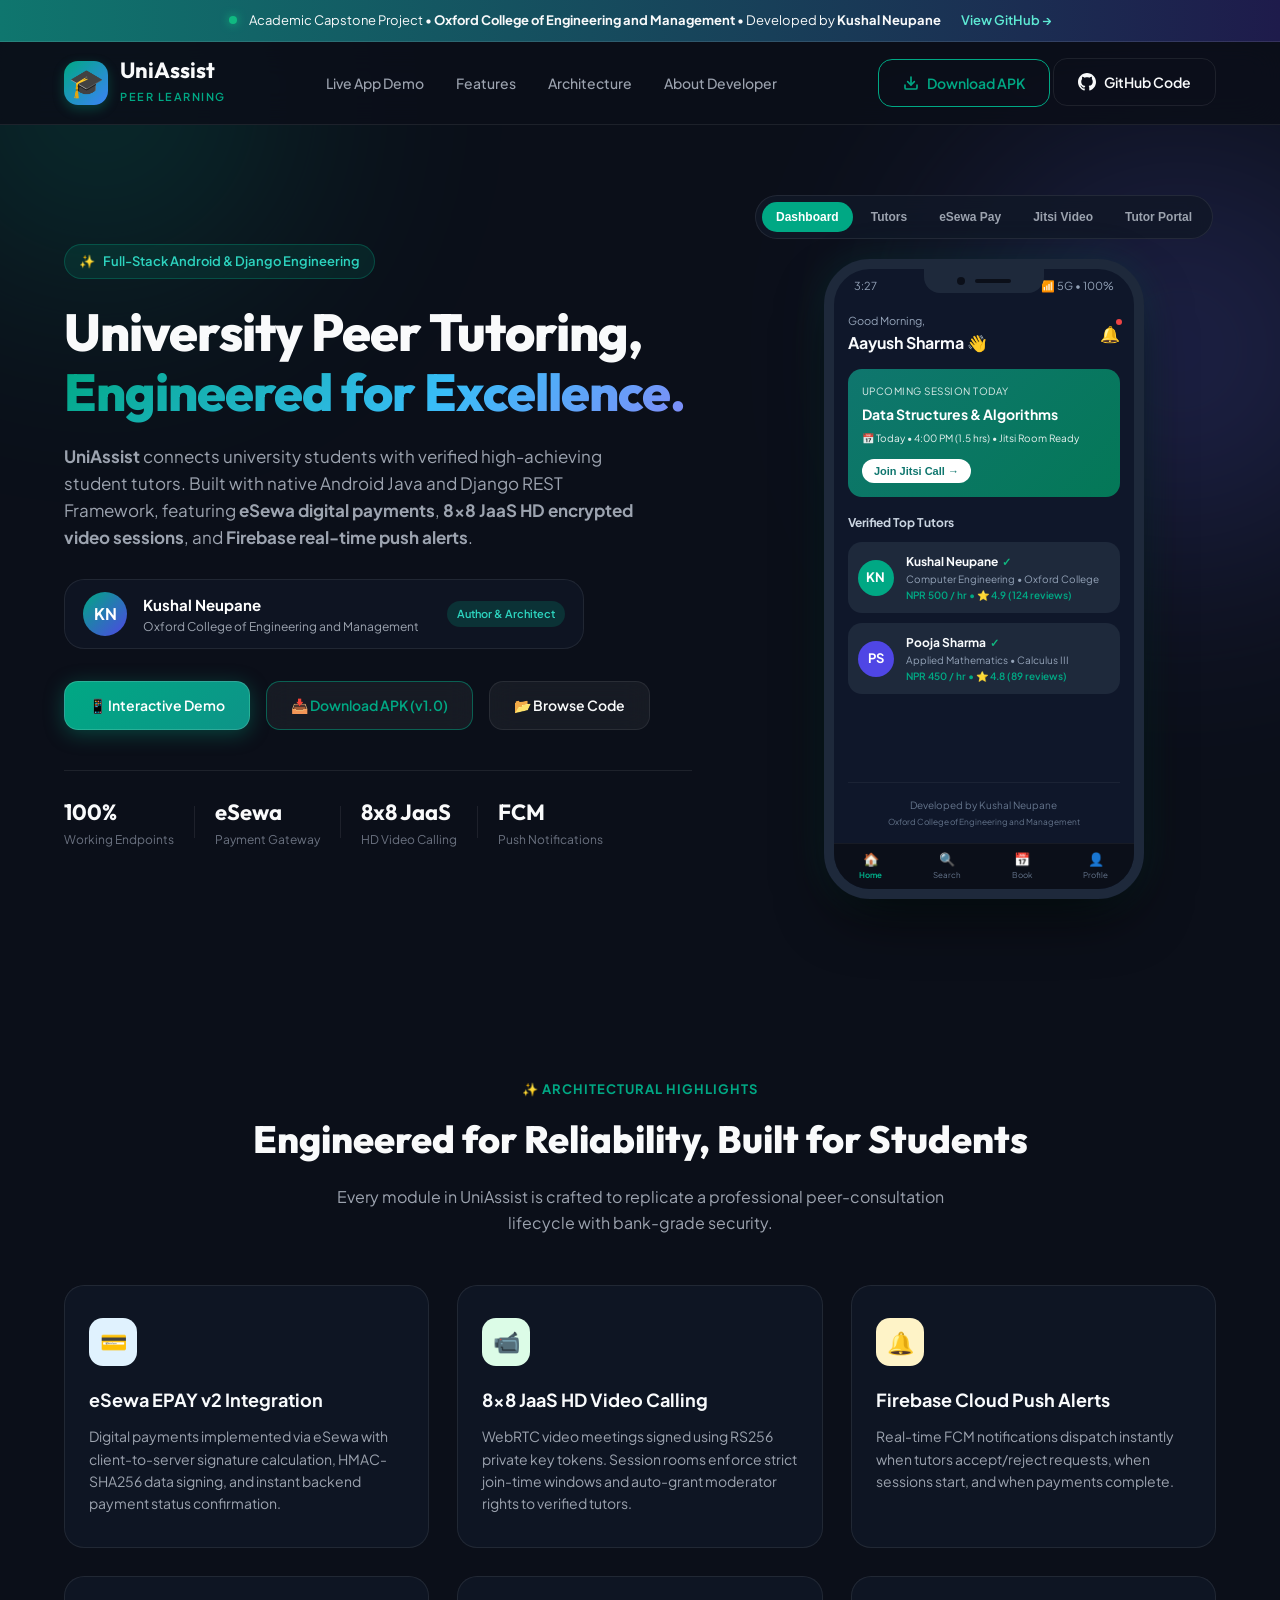
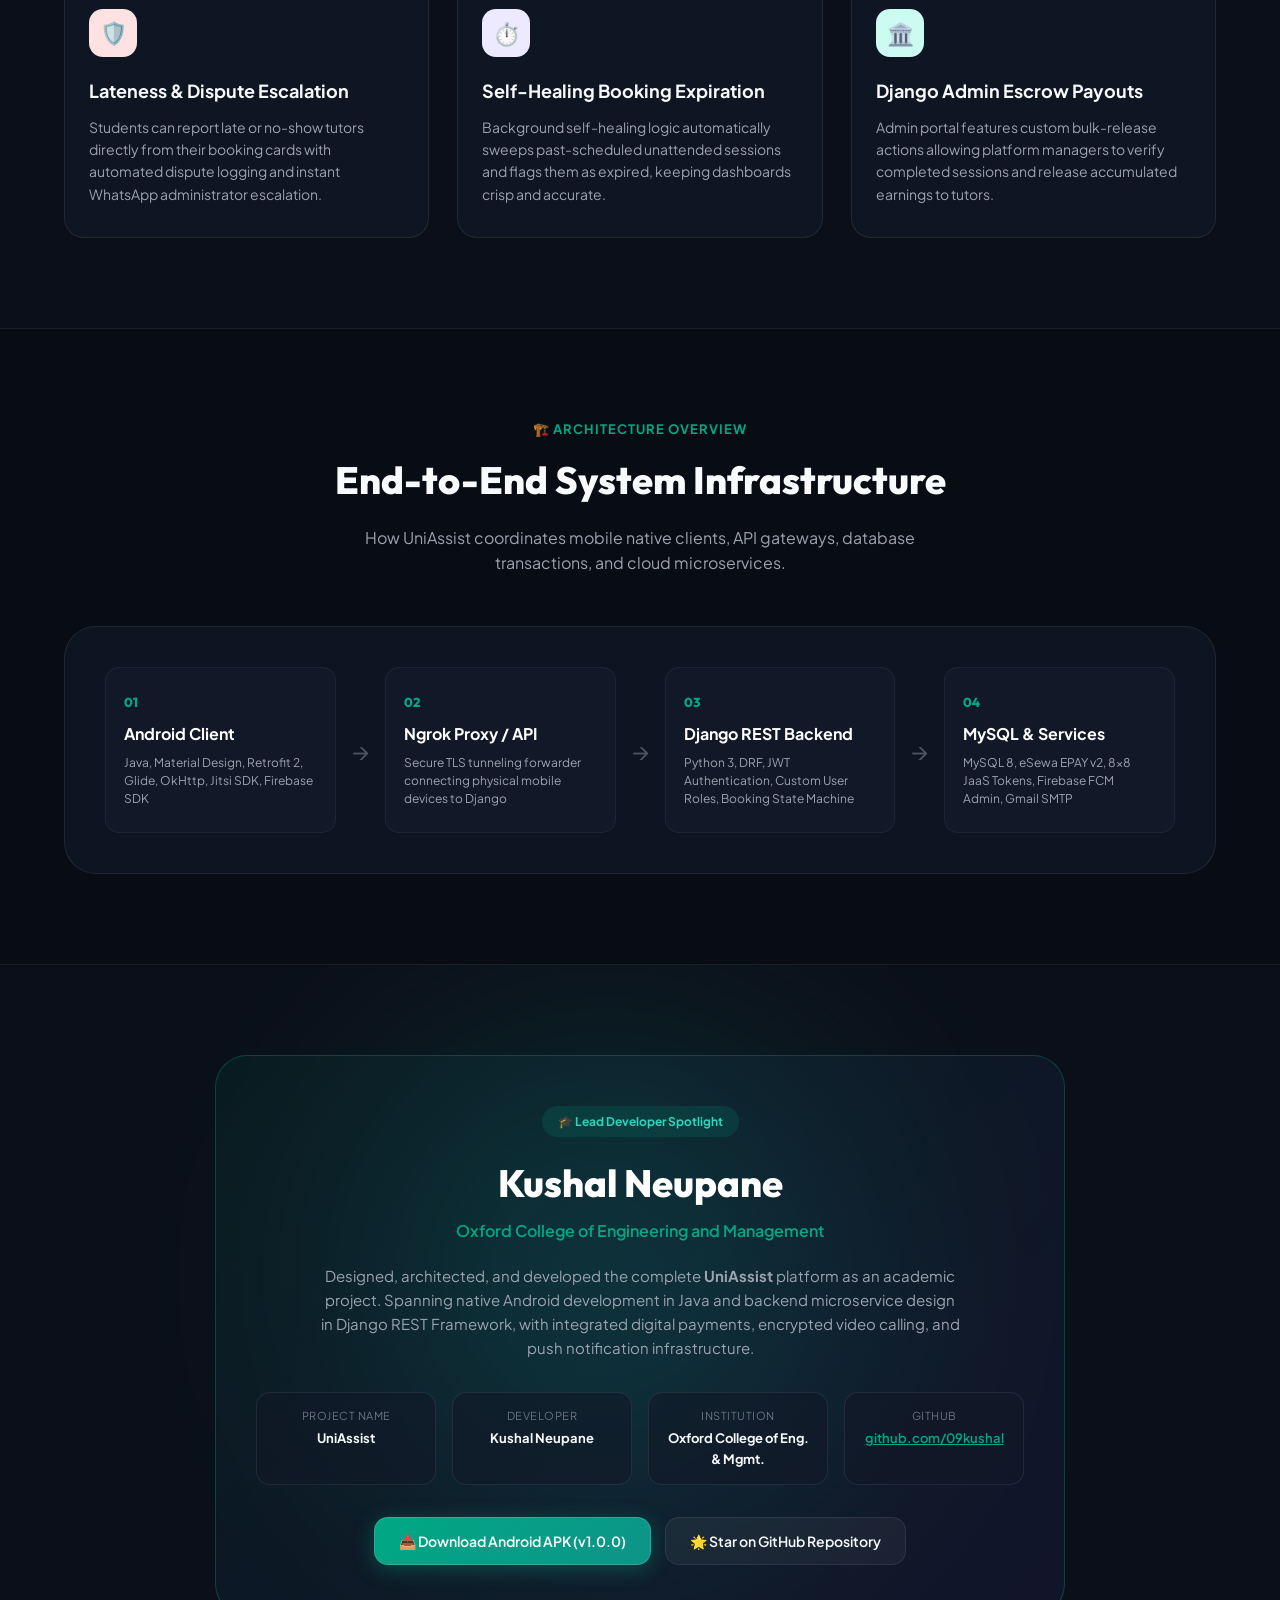
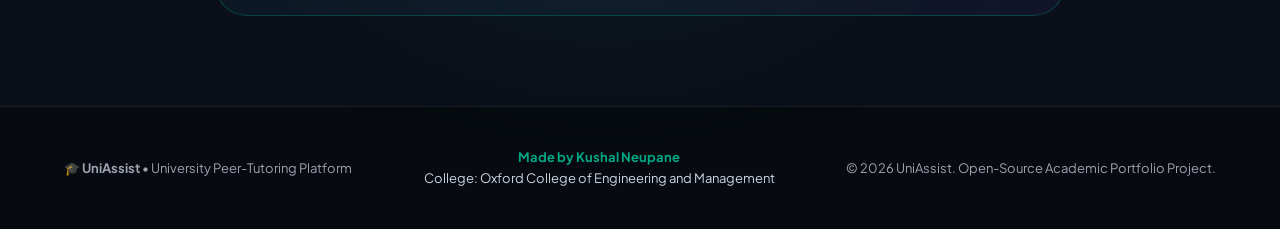
==== commit c96fb40c: "Add direct APK download buttons to GitHub Pages site" ====
--- a/index.html
+++ b/index.html
@@ -43,6 +43,10 @@
                 <li><a href="#about">About Developer</a></li>
             </ul>
             <div class="nav-actions">
+                <a href="https://github.com/09kushal/UniAssist/releases/download/v1.0.0/UniAssist-v1.0.apk" class="btn btn-outline" style="border-color: #00A884; color: #00A884;">
+                    <svg width="16" height="16" viewBox="0 0 24 24" fill="none" stroke="currentColor" stroke-width="2.5" stroke-linecap="round" stroke-linejoin="round"><path d="M21 15v4a2 2 0 0 1-2 2H5a2 2 0 0 1-2-2v-4"></path><polyline points="7 10 12 15 17 10"></polyline><line x1="12" y1="15" x2="12" y2="3"></line></svg>
+                    Download APK
+                </a>
                 <a href="https://github.com/09kushal/UniAssist" target="_blank" class="btn btn-outline">
                     <svg width="18" height="18" viewBox="0 0 24 24" fill="currentColor"><path d="M12 0c-6.626 0-12 5.373-12 12 0 5.302 3.438 9.8 8.207 11.387.599.111.793-.261.793-.577v-2.234c-3.338.726-4.033-1.416-4.033-1.416-.546-1.387-1.333-1.756-1.333-1.756-1.089-.745.083-.729.083-.729 1.205.084 1.839 1.237 1.839 1.237 1.07 1.834 2.807 1.304 3.492.997.107-.775.418-1.305.762-1.604-2.665-.305-5.467-1.334-5.467-5.931 0-1.311.469-2.381 1.236-3.221-.124-.303-.535-1.524.117-3.176 0 0 1.008-.322 3.301 1.23.957-.266 1.983-.399 3.003-.404 1.02.005 2.047.138 3.006.404 2.291-1.552 3.297-1.23 3.297-1.23.653 1.653.242 2.874.118 3.176.77.84 1.235 1.911 1.235 3.221 0 4.609-2.807 5.624-5.479 5.921.43.372.823 1.102.823 2.222v3.293c0 .319.192.694.801.576 4.765-1.589 8.199-6.086 8.199-11.386 0-6.627-5.373-12-12-12z"/></svg>
                     GitHub Code
@@ -78,10 +82,13 @@
 
                 <div class="hero-buttons">
                     <a href="#simulator" class="btn btn-primary">
-                        <span>📱 Explore Interactive App</span>
+                        <span>📱 Interactive Demo</span>
+                    </a>
+                    <a href="https://github.com/09kushal/UniAssist/releases/download/v1.0.0/UniAssist-v1.0.apk" class="btn btn-glass" style="border-color: rgba(0, 168, 132, 0.5); color: #00A884; font-weight: 600;">
+                        <span>📥 Download APK (v1.0)</span>
                     </a>
                     <a href="https://github.com/09kushal/UniAssist" target="_blank" class="btn btn-glass">
-                        <span>📂 Browse Repository</span>
+                        <span>📂 Browse Code</span>
                     </a>
                 </div>
 
@@ -442,8 +449,11 @@
                     </div>
                 </div>
 
-                <div style="margin-top: 32px;">
-                    <a href="https://github.com/09kushal/UniAssist" target="_blank" class="btn btn-primary">
+                <div style="margin-top: 32px; display: flex; gap: 14px; justify-content: center; flex-wrap: wrap;">
+                    <a href="https://github.com/09kushal/UniAssist/releases/download/v1.0.0/UniAssist-v1.0.apk" class="btn btn-primary">
+                        <span>📥 Download Android APK (v1.0.0)</span>
+                    </a>
+                    <a href="https://github.com/09kushal/UniAssist" target="_blank" class="btn btn-glass">
                         <span>🌟 Star on GitHub Repository</span>
                     </a>
                 </div>
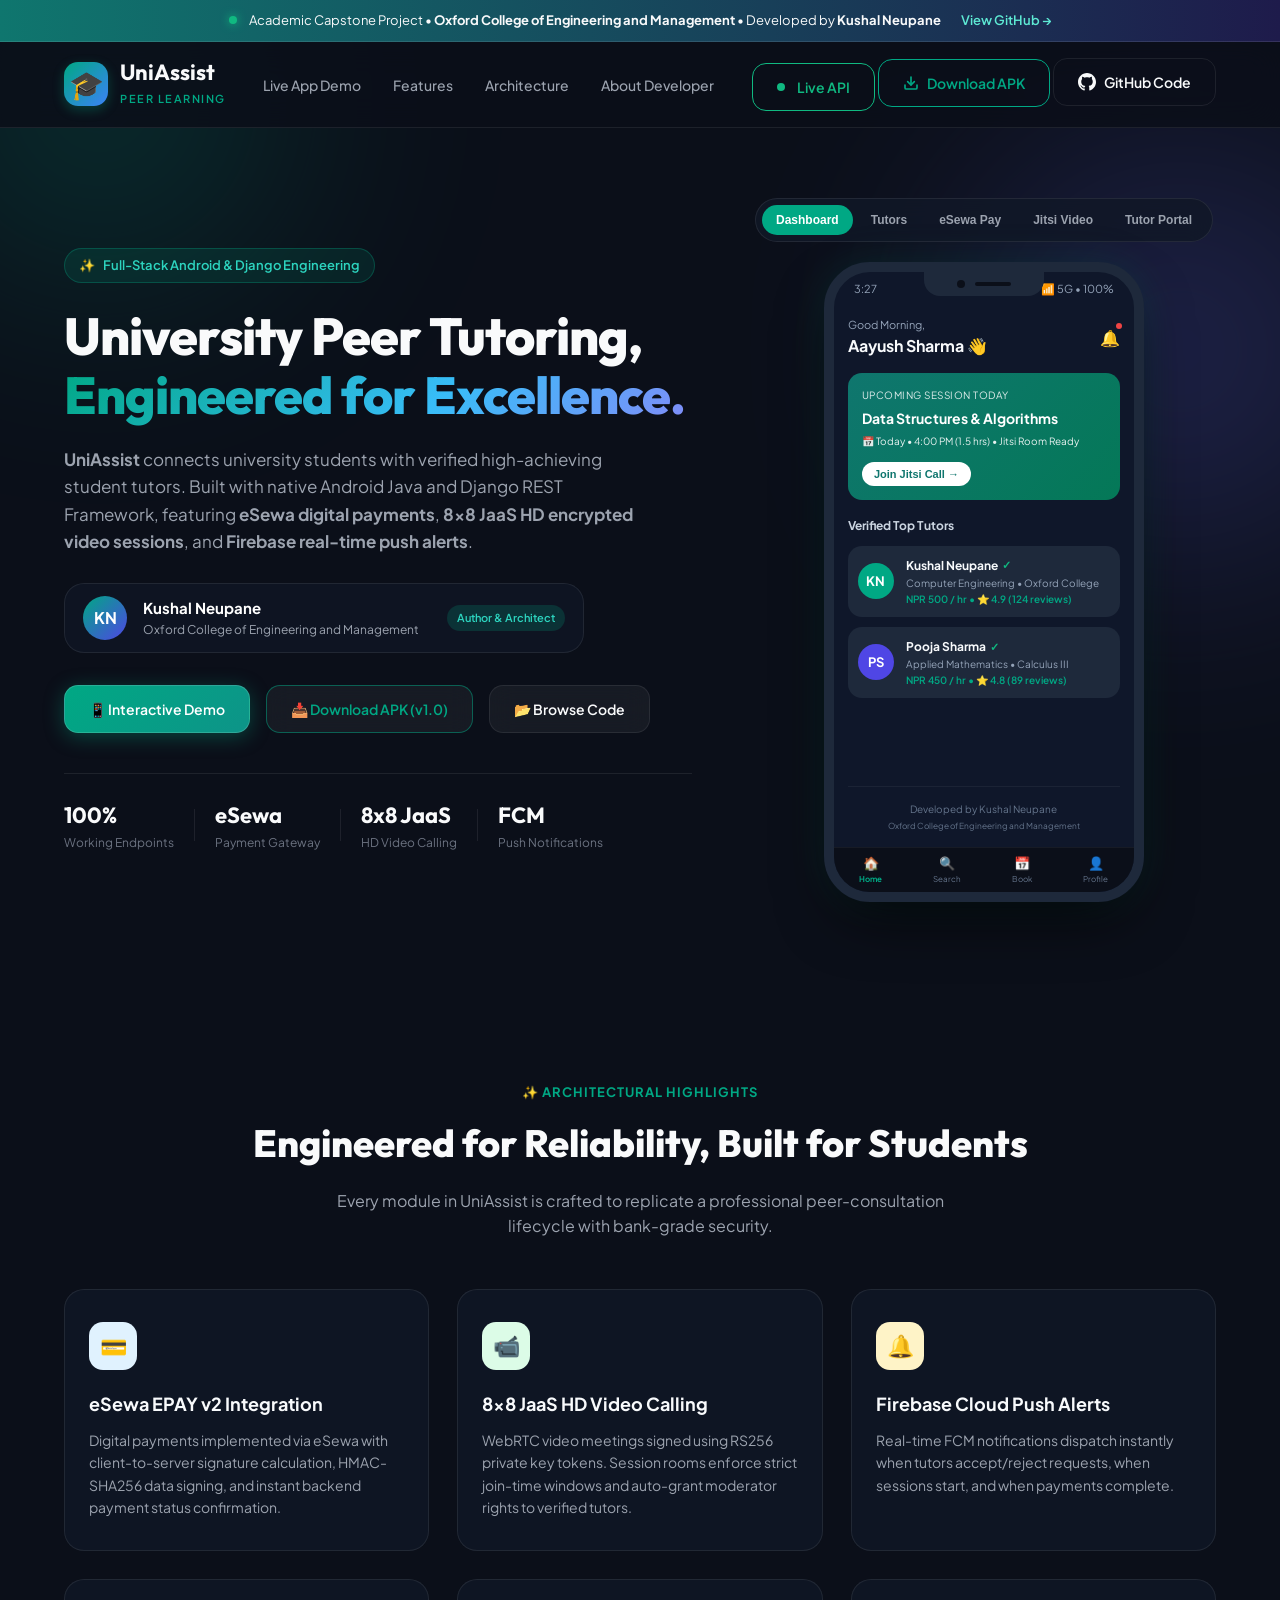
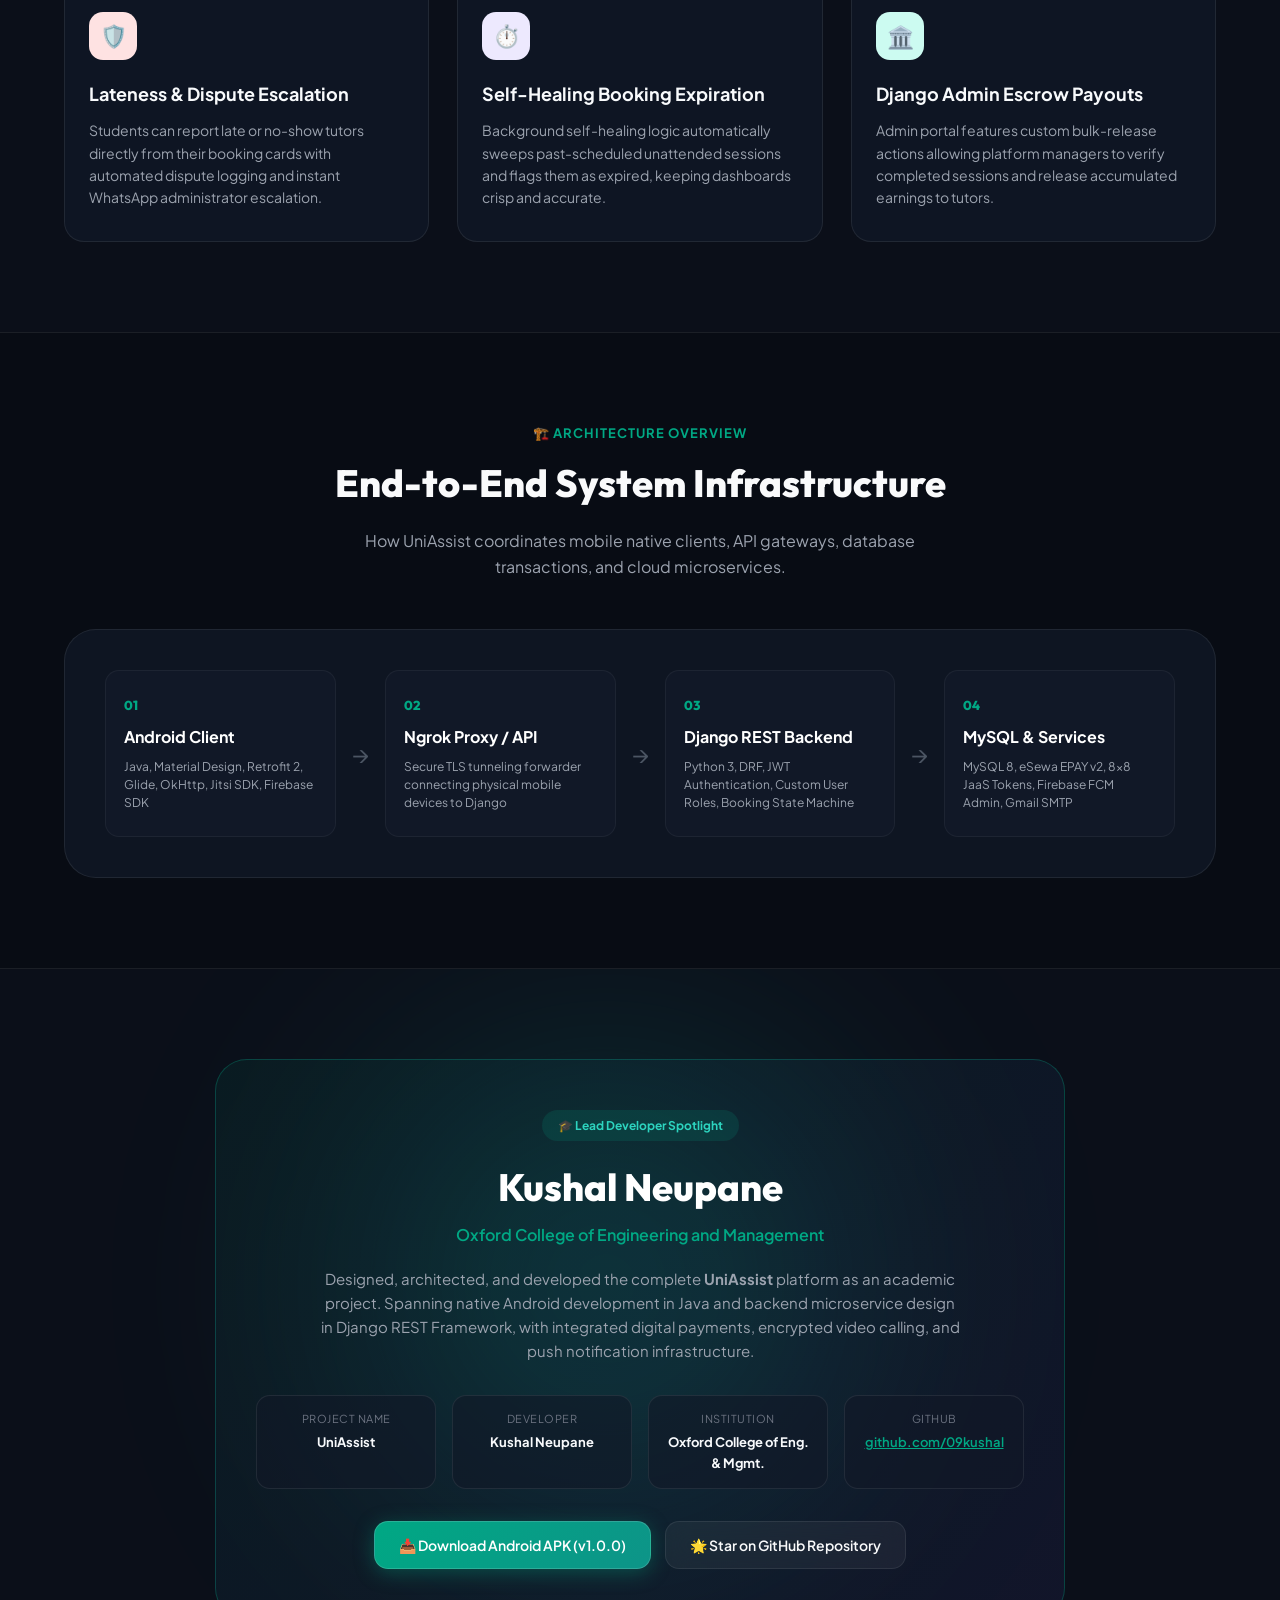
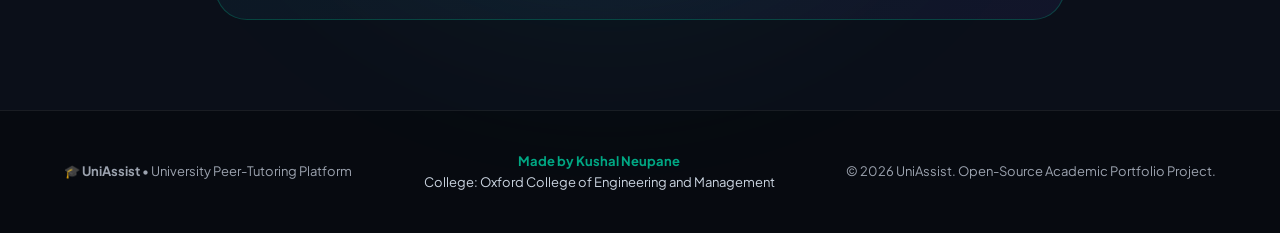
==== commit d99dfc95: "Add Live Cloud Backend API status button to navigation" ====
--- a/index.html
+++ b/index.html
@@ -43,6 +43,9 @@
                 <li><a href="#about">About Developer</a></li>
             </ul>
             <div class="nav-actions">
+                <a href="https://uniassist-backend-nlyq.onrender.com/api/tutors/list/" target="_blank" class="btn btn-outline" style="border-color: #10B981; color: #10B981;">
+                    <span style="display:inline-block; width:8px; height:8px; border-radius:50%; background:#10B981; margin-right:4px;"></span> Live API
+                </a>
                 <a href="https://github.com/09kushal/UniAssist/releases/download/v1.0.0/UniAssist-v1.0.apk" class="btn btn-outline" style="border-color: #00A884; color: #00A884;">
                     <svg width="16" height="16" viewBox="0 0 24 24" fill="none" stroke="currentColor" stroke-width="2.5" stroke-linecap="round" stroke-linejoin="round"><path d="M21 15v4a2 2 0 0 1-2 2H5a2 2 0 0 1-2-2v-4"></path><polyline points="7 10 12 15 17 10"></polyline><line x1="12" y1="15" x2="12" y2="3"></line></svg>
                     Download APK
